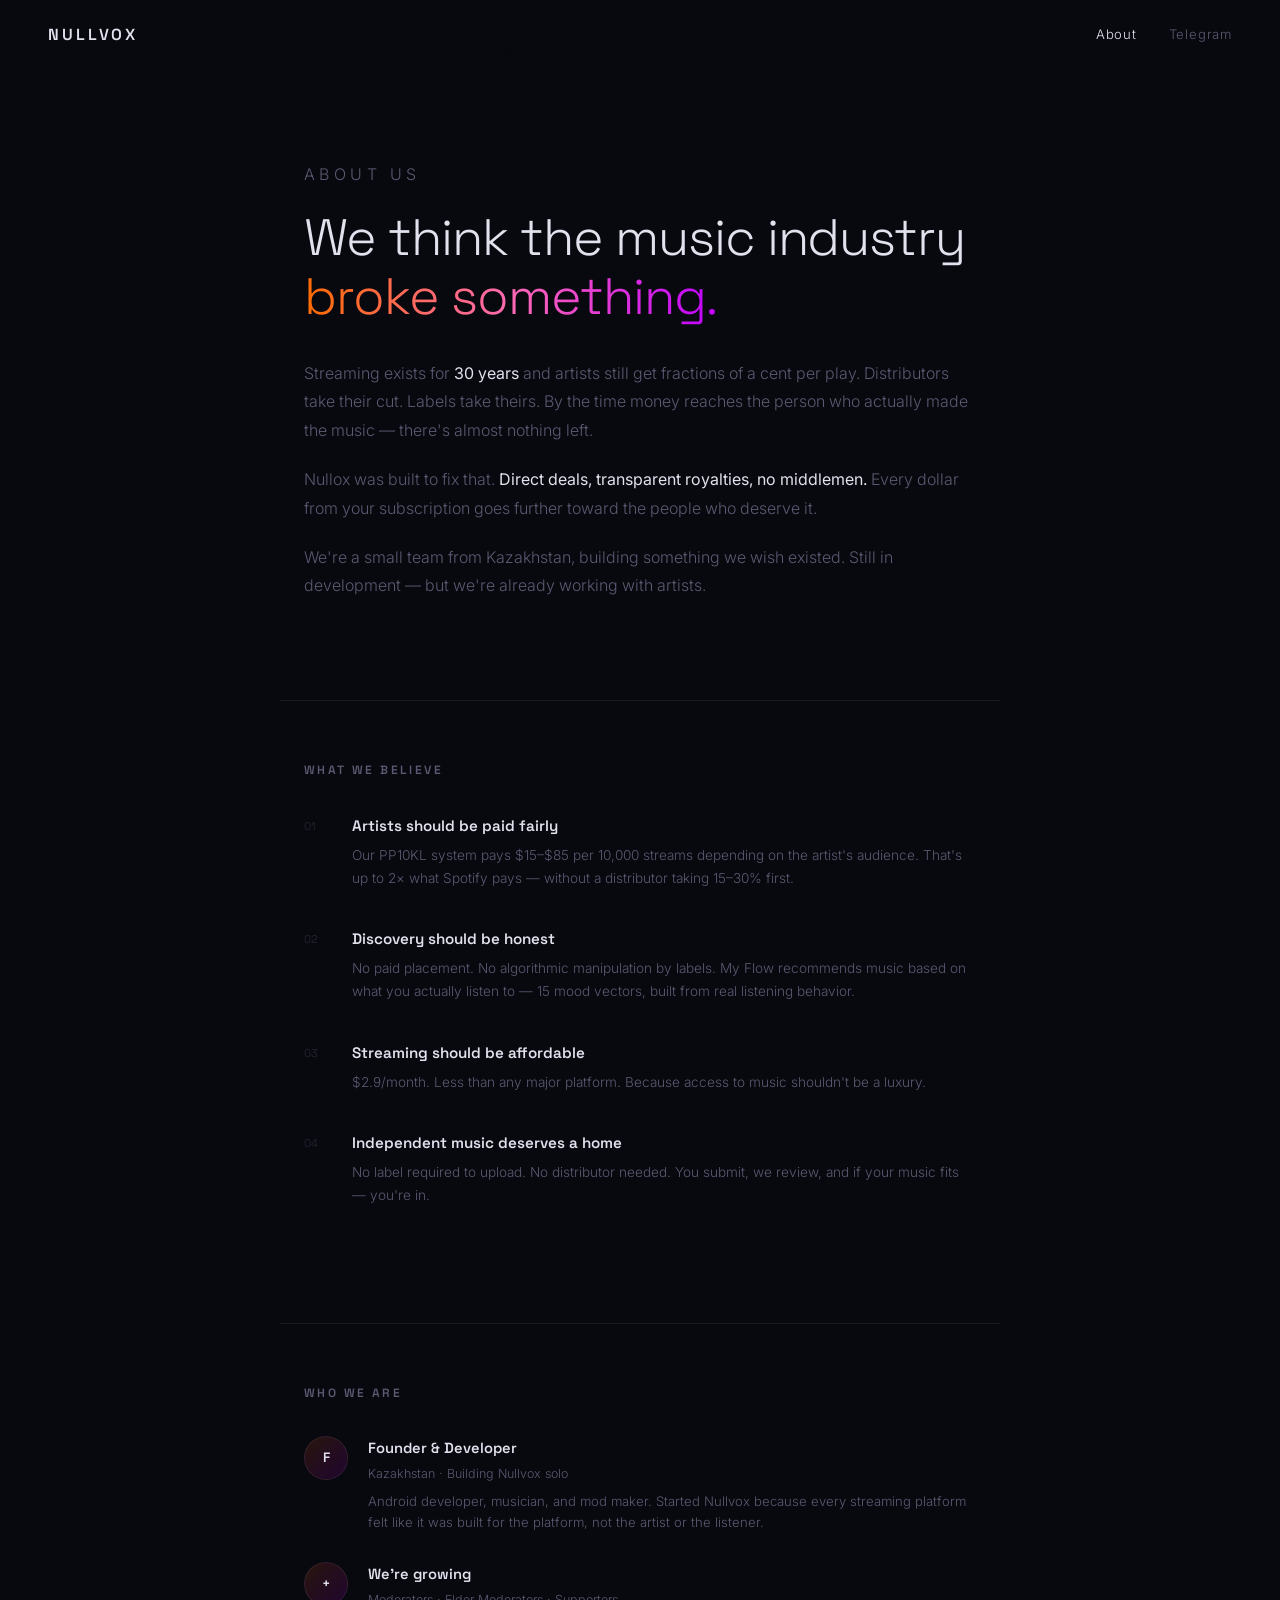
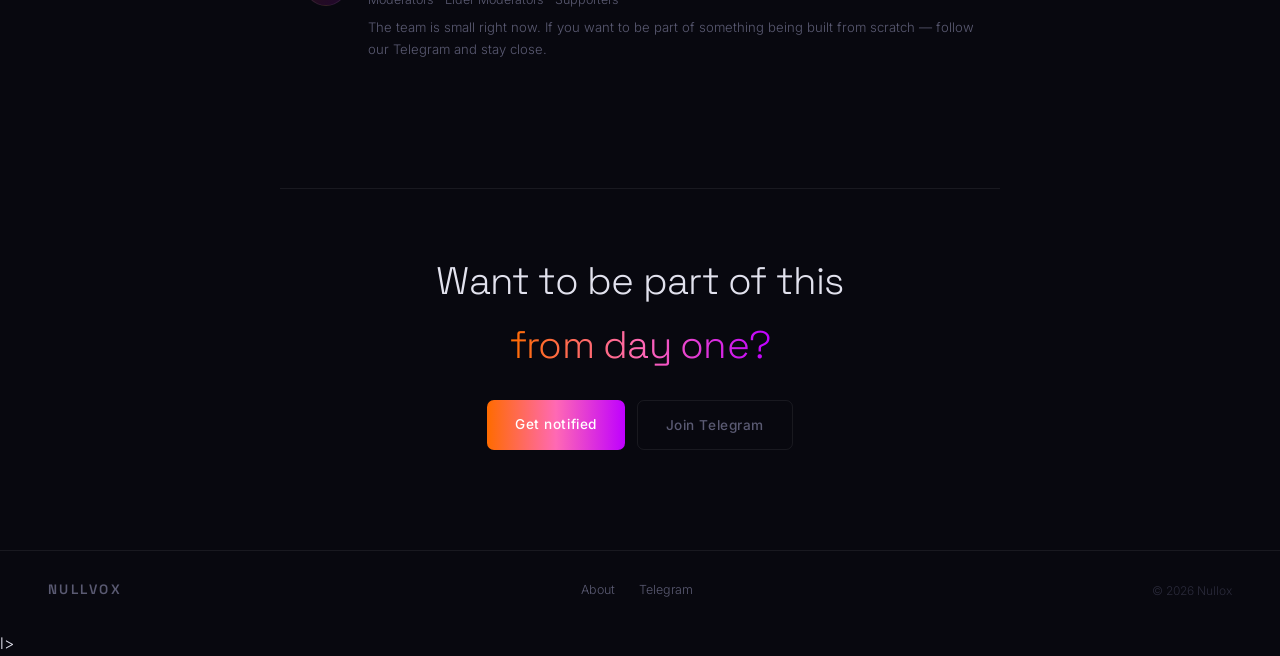
==== about_us/index.html @ 1a6c2bc7 "Add files via upload" ====
<!DOCTYPE html>
<html lang="en">
<head>
  <meta charset="UTF-8"/>
  <meta name="viewport" content="width=device-width, initial-scale=1.0"/>
  <title>About — Nullox</title>
  <link rel="preconnect" href="https://fonts.googleapis.com"/>
  <link href="https://fonts.googleapis.com/css2?family=Inter:wght@300;400;500&family=Space+Grotesk:wght@300;400;600&display=swap" rel="stylesheet"/>
  <link rel="stylesheet" href="../style.css"/>
  <style>
    .about-hero {
      padding: 160px 24px 80px;
      max-width: 720px;
      margin: 0 auto;
    }

    .about-eyebrow {
      font-size: 0.68rem;
      letter-spacing: 0.28em;
      text-transform: uppercase;
      color: var(--muted);
      margin-bottom: 20px;
    }

    .about-hero h1 {
      font-family: 'Space Grotesk', sans-serif;
      font-weight: 300;
      font-size: clamp(2rem, 5vw, 3.2rem);
      line-height: 1.15;
      letter-spacing: -0.02em;
      margin-bottom: 32px;
    }

    .about-hero p {
      font-size: 1rem;
      color: var(--muted);
      line-height: 1.8;
      margin-bottom: 20px;
    }

    .about-hero p strong {
      color: var(--text);
      font-weight: 400;
    }

    /* ── MANIFESTO ── */
    .manifesto {
      max-width: 720px;
      margin: 0 auto;
      padding: 0 24px 80px;
      border-top: 1px solid var(--border);
      padding-top: 60px;
    }

    .manifesto-title {
      font-family: 'Space Grotesk', sans-serif;
      font-weight: 600;
      font-size: 0.75rem;
      letter-spacing: 0.2em;
      text-transform: uppercase;
      color: var(--muted);
      margin-bottom: 32px;
    }

    .manifesto-item {
      display: flex;
      gap: 24px;
      margin-bottom: 36px;
      align-items: flex-start;
    }

    .manifesto-num {
      font-family: 'Space Grotesk', sans-serif;
      font-size: 0.7rem;
      color: var(--dim);
      padding-top: 4px;
      flex-shrink: 0;
      width: 24px;
    }

    .manifesto-text strong {
      display: block;
      font-family: 'Space Grotesk', sans-serif;
      font-weight: 600;
      font-size: 0.95rem;
      color: var(--text);
      margin-bottom: 6px;
    }

    .manifesto-text p {
      font-size: 0.85rem;
      color: var(--muted);
      line-height: 1.7;
    }

    /* ── WHO ── */
    .who-section {
      max-width: 720px;
      margin: 0 auto;
      padding: 0 24px 100px;
      border-top: 1px solid var(--border);
      padding-top: 60px;
    }

    .who-title {
      font-family: 'Space Grotesk', sans-serif;
      font-weight: 600;
      font-size: 0.75rem;
      letter-spacing: 0.2em;
      text-transform: uppercase;
      color: var(--muted);
      margin-bottom: 32px;
    }

    .who-card {
      display: flex;
      gap: 20px;
      align-items: flex-start;
      margin-bottom: 28px;
    }

    .who-avatar {
      width: 44px;
      height: 44px;
      border-radius: 50%;
      background: var(--surface);
      border: 1px solid var(--border);
      display: flex;
      align-items: center;
      justify-content: center;
      flex-shrink: 0;
      font-family: 'Space Grotesk', sans-serif;
      font-weight: 600;
      font-size: 0.85rem;
      background: linear-gradient(135deg, #FF6B0022, #BF00FF22);
      color: var(--text);
    }

    .who-name {
      font-family: 'Space Grotesk', sans-serif;
      font-weight: 600;
      font-size: 0.92rem;
      margin-bottom: 4px;
    }

    .who-role {
      font-size: 0.78rem;
      color: var(--muted);
      margin-bottom: 6px;
    }

    .who-desc {
      font-size: 0.82rem;
      color: var(--muted);
      line-height: 1.65;
    }

    /* ── CTA ── */
    .about-cta {
      max-width: 720px;
      margin: 0 auto;
      padding: 0 24px 100px;
      text-align: center;
      border-top: 1px solid var(--border);
      padding-top: 60px;
    }

    .about-cta h2 {
      font-family: 'Space Grotesk', sans-serif;
      font-weight: 300;
      font-size: clamp(1.6rem, 4vw, 2.4rem);
      letter-spacing: -0.02em;
      margin-bottom: 24px;
    }

    .about-cta .btns {
      display: flex;
      gap: 12px;
      justify-content: center;
      flex-wrap: wrap;
    }
  </style>
</head>
<body>

<nav>
  <a class="nav-logo" href="/">NULLVOX</a>
  <div class="nav-links">
    <a href="/about_us" class="active">About</a>
    <a href="/tg">Telegram</a>
  </div>
</nav>

<!-- HERO -->
<section class="about-hero">
  <p class="about-eyebrow">About us</p>
  <h1>We think the music industry<br/><span class="grad-text">broke something.</span></h1>
  <p>
    Streaming exists for <strong>30 years</strong> and artists still get fractions of a cent per play.
    Distributors take their cut. Labels take theirs. By the time money reaches the person
    who actually made the music — there's almost nothing left.
  </p>
  <p>
    Nullox was built to fix that. <strong>Direct deals, transparent royalties, no middlemen.</strong>
    Every dollar from your subscription goes further toward the people who deserve it.
  </p>
  <p>
    We're a small team from Kazakhstan, building something we wish existed.
    Still in development — but we're already working with artists.
  </p>
</section>

<!-- MANIFESTO -->
<section class="manifesto">
  <p class="manifesto-title">What we believe</p>

  <div class="manifesto-item">
    <span class="manifesto-num">01</span>
    <div class="manifesto-text">
      <strong>Artists should be paid fairly</strong>
      <p>Our PP10KL system pays $15–$85 per 10,000 streams depending on the artist's audience. That's up to 2× what Spotify pays — without a distributor taking 15–30% first.</p>
    </div>
  </div>

  <div class="manifesto-item">
    <span class="manifesto-num">02</span>
    <div class="manifesto-text">
      <strong>Discovery should be honest</strong>
      <p>No paid placement. No algorithmic manipulation by labels. My Flow recommends music based on what you actually listen to — 15 mood vectors, built from real listening behavior.</p>
    </div>
  </div>

  <div class="manifesto-item">
    <span class="manifesto-num">03</span>
    <div class="manifesto-text">
      <strong>Streaming should be affordable</strong>
      <p>$2.9/month. Less than any major platform. Because access to music shouldn't be a luxury.</p>
    </div>
  </div>

  <div class="manifesto-item">
    <span class="manifesto-num">04</span>
    <div class="manifesto-text">
      <strong>Independent music deserves a home</strong>
      <p>No label required to upload. No distributor needed. You submit, we review, and if your music fits — you're in.</p>
    </div>
  </div>
</section>

<!-- WHO -->
<section class="who-section">
  <p class="who-title">Who we are</p>

  <div class="who-card">
    <div class="who-avatar">F</div>
    <div>
      <div class="who-name">Founder & Developer</div>
      <div class="who-role">Kazakhstan · Building Nullvox solo</div>
      <div class="who-desc">Android developer, musician, and mod maker. Started Nullvox because every streaming platform felt like it was built for the platform, not the artist or the listener.</div>
    </div>
  </div>

  <div class="who-card">
    <div class="who-avatar">+</div>
    <div>
      <div class="who-name">We're growing</div>
      <div class="who-role">Moderators · Elder Moderators · Supporters</div>
      <div class="who-desc">The team is small right now. If you want to be part of something being built from scratch — follow our Telegram and stay close.</div>
    </div>
  </div>
</section>

<!-- CTA -->
<section class="about-cta">
  <h2>Want to be part of this<br/><span class="grad-text">from day one?</span></h2>
  <div class="btns">
    <a class="btn btn-grad" href="/">Get notified</a>
    <a class="btn btn-ghost" href="/tg">Join Telegram</a>
  </div>
</section>

<footer>
  <span class="footer-logo">NULLVOX</span>
  <div class="footer-links">
    <a href="/about_us">About</a>
    <a href="/tg">Telegram</a>
  </div>
  <span class="footer-copy">© 2026 Nullox</span>
</footer>

</body>
</html>
l>
---- style.css ----
/* ── NULLVOX GLOBAL STYLES ── */
*, *::before, *::after { box-sizing: border-box; margin: 0; padding: 0; }

:root {
  --bg:       #08080f;
  --surface:  #0f0f1a;
  --border:   rgba(255,255,255,0.07);
  --text:     #e2e2ee;
  --muted:    #5a5a72;
  --dim:      #2a2a3a;
  --g1:       #FF6B00;
  --g2:       #FF69B4;
  --g3:       #BF00FF;
  --grad:     linear-gradient(90deg, var(--g1), var(--g2), var(--g3));
}

html { scroll-behavior: smooth; }

body {
  background: var(--bg);
  color: var(--text);
  font-family: 'Inter', sans-serif;
  font-weight: 300;
  line-height: 1.65;
  min-height: 100vh;
  overflow-x: hidden;
}

/* ── NAV ── */
nav {
  position: fixed;
  top: 0; left: 0; right: 0;
  z-index: 100;
  padding: 22px 48px;
  display: flex;
  align-items: center;
  justify-content: space-between;
  background: linear-gradient(to bottom, var(--bg) 60%, transparent);
}

.nav-logo {
  font-family: 'Space Grotesk', sans-serif;
  font-weight: 600;
  font-size: 1rem;
  letter-spacing: 0.18em;
  color: var(--text);
  text-decoration: none;
}

.nav-links { display: flex; gap: 32px; align-items: center; }

.nav-links a {
  color: var(--muted);
  text-decoration: none;
  font-size: 0.82rem;
  letter-spacing: 0.06em;
  transition: color 0.2s;
}
.nav-links a:hover,
.nav-links a.active { color: var(--text); }

/* ── BUTTONS ── */
.btn {
  display: inline-block;
  padding: 13px 28px;
  border-radius: 7px;
  font-family: 'Inter', sans-serif;
  font-size: 0.85rem;
  font-weight: 500;
  letter-spacing: 0.04em;
  text-decoration: none;
  cursor: pointer;
  border: none;
  transition: opacity 0.2s, transform 0.15s;
}
.btn:hover  { opacity: 0.88; transform: translateY(-1px); }
.btn:active { transform: translateY(0); }

.btn-grad {
  background: var(--grad);
  color: #fff;
}

.btn-ghost {
  background: transparent;
  border: 1px solid var(--border);
  color: var(--muted);
}
.btn-ghost:hover { color: var(--text); border-color: rgba(255,255,255,0.18); }

/* ── GRADIENT TEXT ── */
.grad-text {
  background: var(--grad);
  -webkit-background-clip: text;
  -webkit-text-fill-color: transparent;
  background-clip: text;
}

/* ── DIVIDER ── */
.divider {
  width: 100%;
  height: 1px;
  background: var(--border);
  margin: 0;
}

/* ── FOOTER ── */
footer {
  border-top: 1px solid var(--border);
  padding: 28px 48px;
  display: flex;
  align-items: center;
  justify-content: space-between;
  flex-wrap: wrap;
  gap: 12px;
}

.footer-logo {
  font-family: 'Space Grotesk', sans-serif;
  font-weight: 600;
  font-size: 0.85rem;
  letter-spacing: 0.18em;
  color: var(--muted);
}

.footer-links { display: flex; gap: 24px; }
.footer-links a {
  color: var(--muted);
  text-decoration: none;
  font-size: 0.78rem;
  transition: color 0.2s;
}
.footer-links a:hover { color: var(--text); }

.footer-copy {
  font-size: 0.75rem;
  color: var(--dim);
}

/* ── RESPONSIVE ── */
@media (max-width: 640px) {
  nav { padding: 18px 20px; }
  .nav-links { gap: 20px; }
  footer { padding: 20px; flex-direction: column; align-items: flex-start; }
}

@media (prefers-reduced-motion: reduce) {
  * { animation-duration: 0.01ms !important; transition-duration: 0.01ms !important; }
}
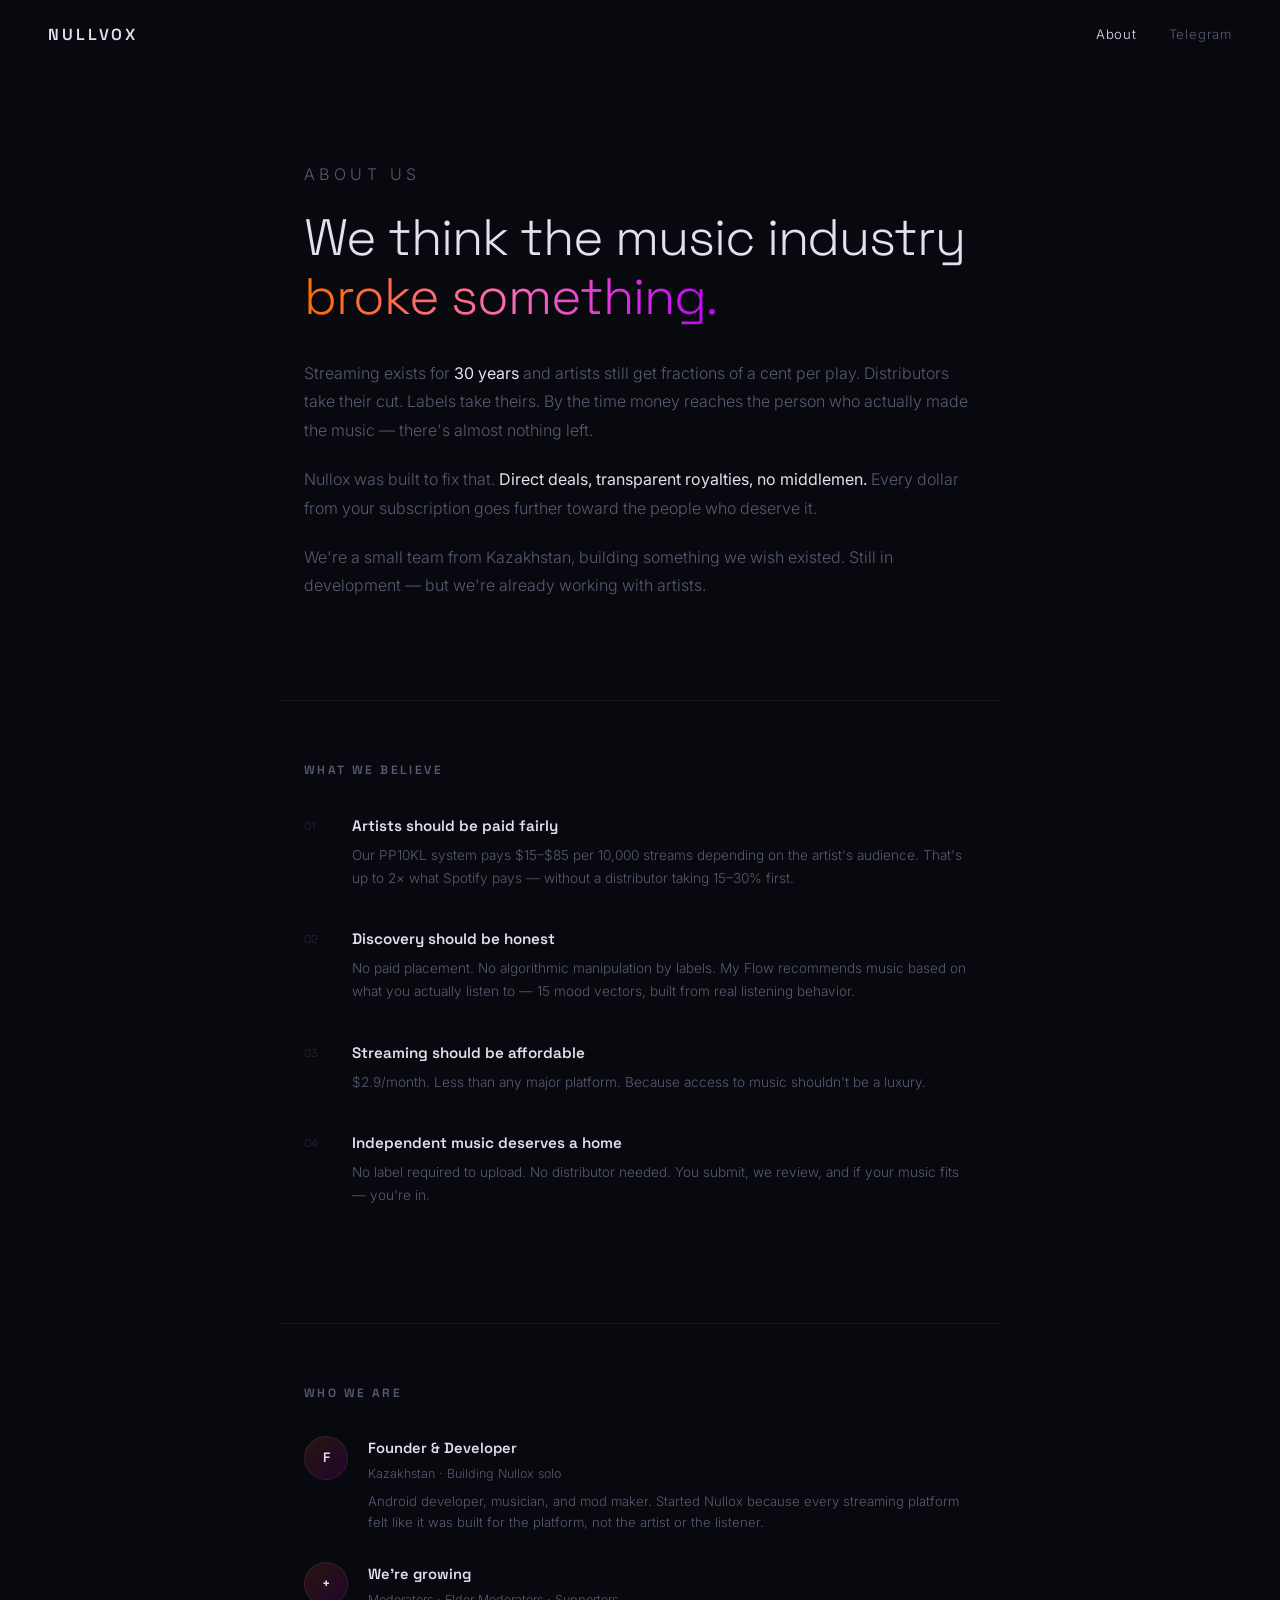
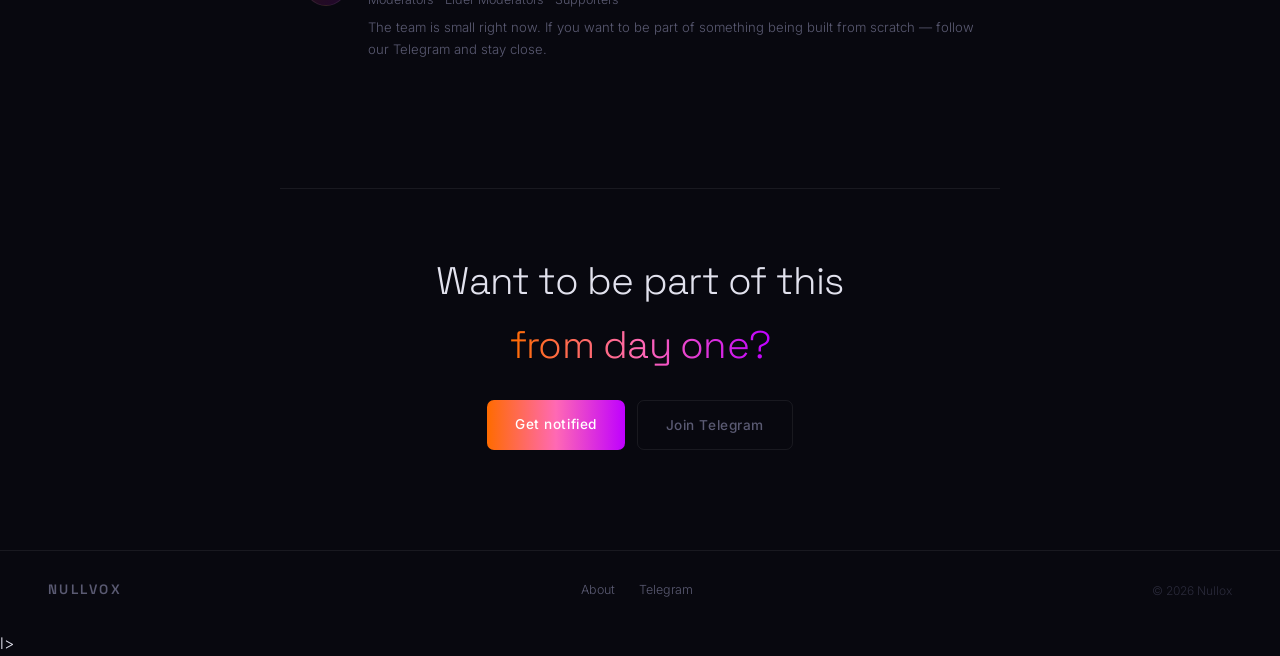
==== commit 91f01823: "Update index.html" ====
--- a/about_us/index.html
+++ b/about_us/index.html
@@ -184,10 +184,10 @@
 <body>
 
 <nav>
-  <a class="nav-logo" href="/">NULLVOX</a>
+  <a class="nav-logo" href="/site">NULLVOX</a>
   <div class="nav-links">
-    <a href="/about_us" class="active">About</a>
-    <a href="/tg">Telegram</a>
+    <a href="/site/about_us" class="active">About</a>
+    <a href="/site/tg">Telegram</a>
   </div>
 </nav>
 
@@ -255,8 +255,8 @@
     <div class="who-avatar">F</div>
     <div>
       <div class="who-name">Founder & Developer</div>
-      <div class="who-role">Kazakhstan · Building Nullvox solo</div>
-      <div class="who-desc">Android developer, musician, and mod maker. Started Nullvox because every streaming platform felt like it was built for the platform, not the artist or the listener.</div>
+      <div class="who-role">Kazakhstan · Building Nullox solo</div>
+      <div class="who-desc">Android developer, musician, and mod maker. Started Nullox because every streaming platform felt like it was built for the platform, not the artist or the listener.</div>
     </div>
   </div>
 
@@ -282,8 +282,8 @@
 <footer>
   <span class="footer-logo">NULLVOX</span>
   <div class="footer-links">
-    <a href="/about_us">About</a>
-    <a href="/tg">Telegram</a>
+    <a href="/site/about_us">About</a>
+    <a href="/site/tg">Telegram</a>
   </div>
   <span class="footer-copy">© 2026 Nullox</span>
 </footer>
